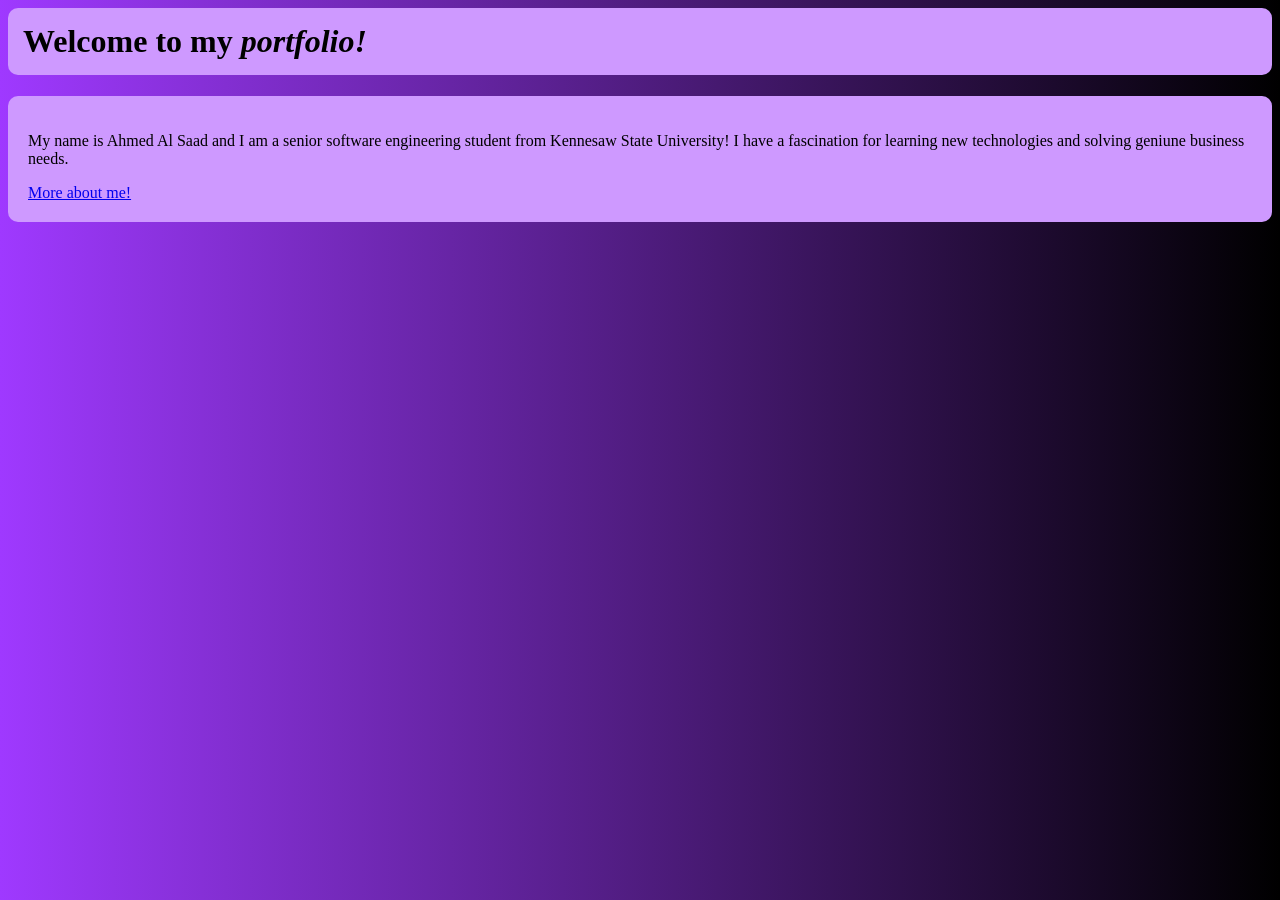
==== index.html @ 59111e1f "some colors and renaming" ====
<html>
    <head>
        <title>Ahmed's Portfolio</title>
        <link rel="stylesheet" href="index.css">
    </head>
    <Body>
        <h1>Welcome to my <i>portfolio!</i></h1>
        <div class="text-block">
            <p>My name is Ahmed Al Saad and I am a senior software engineering student from Kennesaw State University! I have a fascination for learning new technologies and solving geniune business needs. </p>
            <a href="about.html">More about me!</a>
        </div>
    </Body>
</html>
---- index.css ----
h1{
    background-color: #ce99ff;
    padding: 15px;
    border-radius: 10px;
}

body{
    background: linear-gradient(90deg, #9f39ff, #000000);
}
.text-block {
    background-color: #ce99ff;
    padding: 20px;
    display: flex;
    flex-direction: column;
    border-radius: 10px;
}
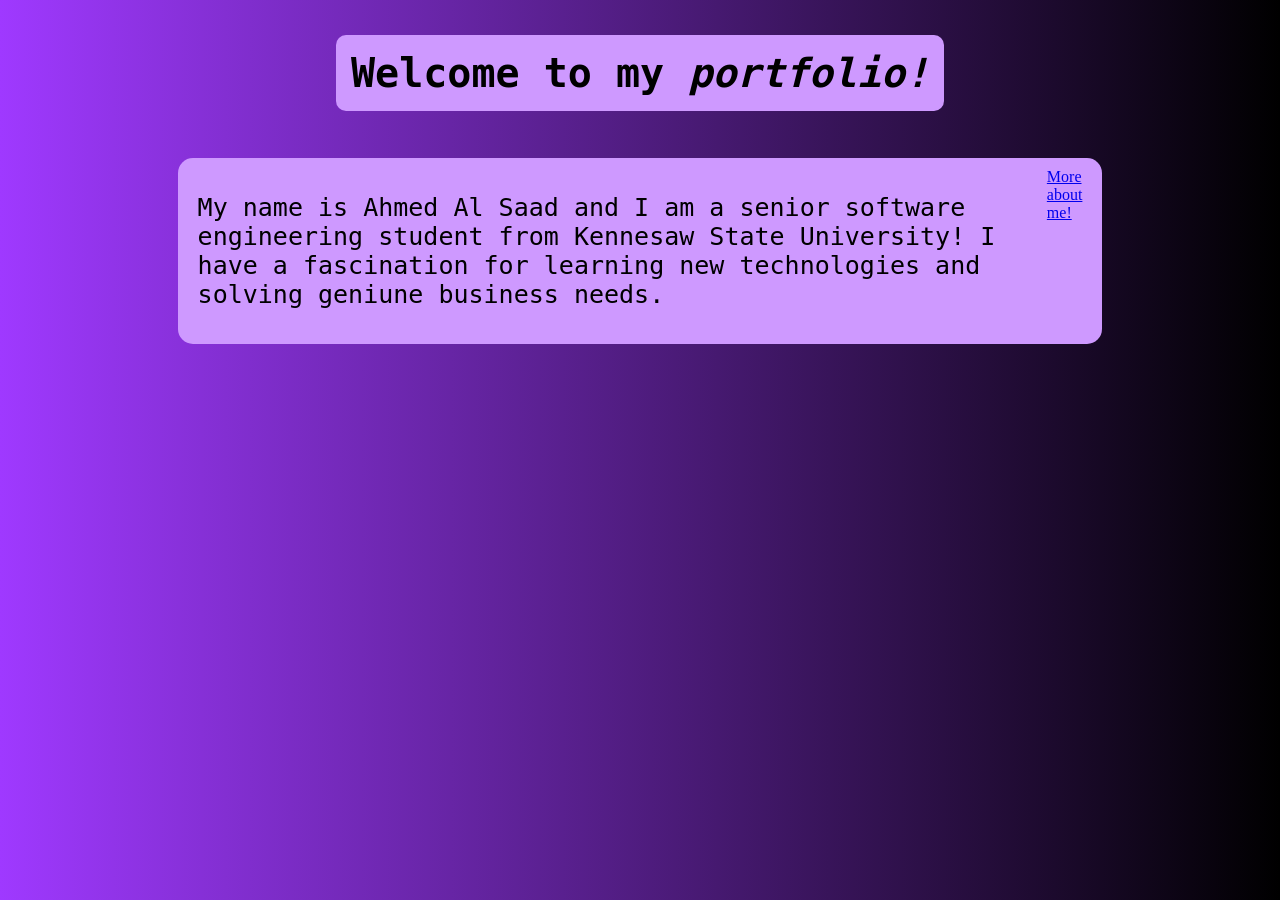
==== commit 92f356b8: "finishing up styling" ====
--- a/index.html
+++ b/index.html
@@ -4,10 +4,12 @@
         <link rel="stylesheet" href="index.css">
     </head>
     <Body>
-        <h1>Welcome to my <i>portfolio!</i></h1>
-        <div class="text-block">
-            <p>My name is Ahmed Al Saad and I am a senior software engineering student from Kennesaw State University! I have a fascination for learning new technologies and solving geniune business needs. </p>
-            <a href="about.html">More about me!</a>
+        <div class="container">
+            <h1>Welcome to my <i>portfolio!</i></h1>
+            <div class="text-block">
+                <p>My name is Ahmed Al Saad and I am a senior software engineering student from Kennesaw State University! I have a fascination for learning new technologies and solving geniune business needs. </p>
+                <a href="about.html">More about me!</a>
+            </div>
         </div>
     </Body>
 </html>
--- a/index.css
+++ b/index.css
@@ -2,15 +2,35 @@
     background-color: #ce99ff;
     padding: 15px;
     border-radius: 10px;
+    font-family: "Monaco", monospace;
+    font-weight: bold;
+    color: rgb(0, 0, 0);
+    font-size: 40px;
 }
 
 body{
     background: linear-gradient(90deg, #9f39ff, #000000);
 }
+
+p{
+    font-family: "Monaco", monospace;
+    color: rgb(0, 0, 0);
+    font-size: 25px;
+}
+
+.container {
+    display: grid;
+    place-items: center;
+    gap: 20px;
+}
+
 .text-block {
     background-color: #ce99ff;
-    padding: 20px;
+    padding: 10px;
+    padding-inline: 20px;
     display: flex;
-    flex-direction: column;
-    border-radius: 10px;
+    flex-direction: row;
+    align-items: left;
+    width: 70%;
+    border-radius: 15px;
 }
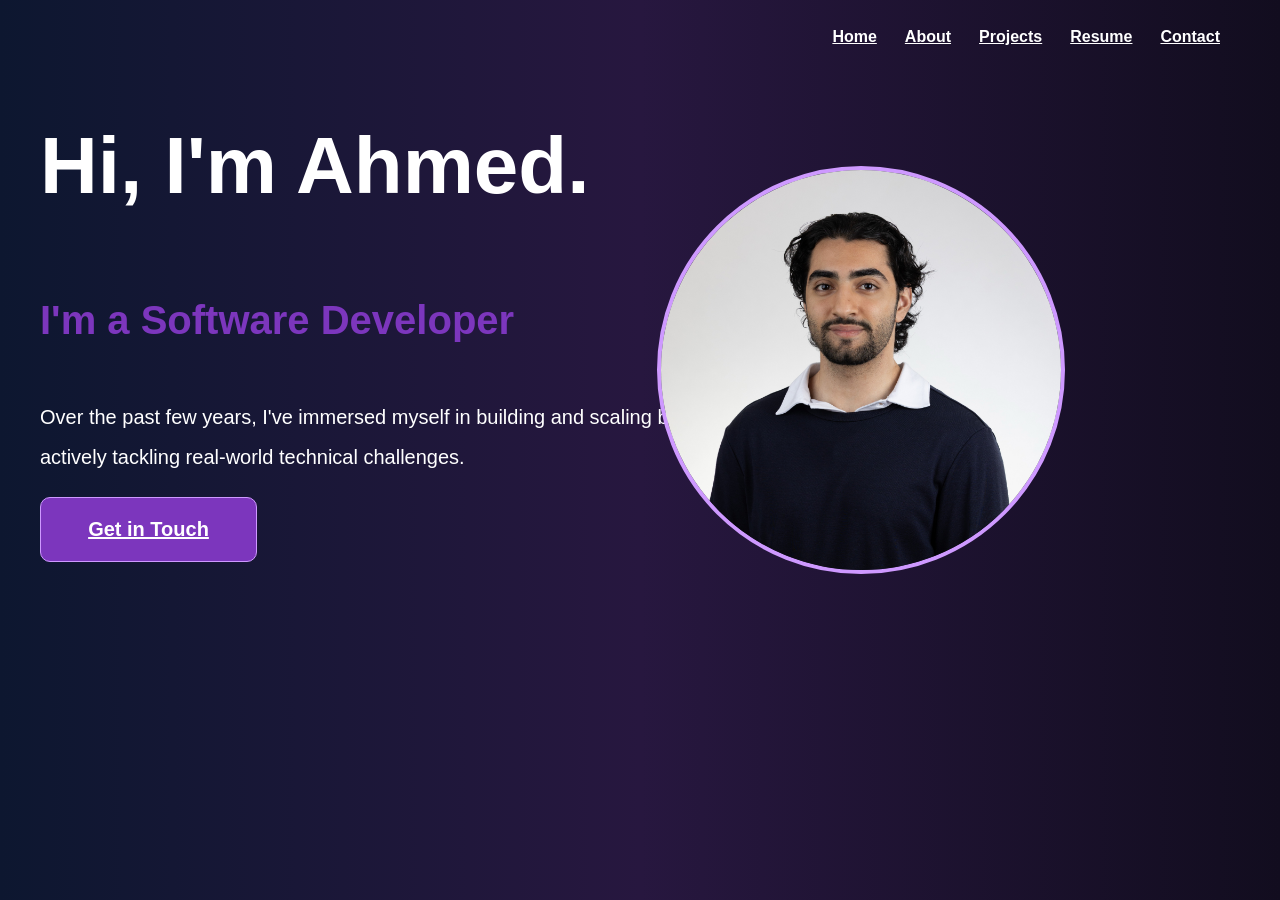
==== commit 24416989: "attempt 5" ====
--- a/index.html
+++ b/index.html
@@ -1,15 +1,27 @@
 <html>
     <head>
         <title>Ahmed's Portfolio</title>
-        <link rel="stylesheet" href="index.css">
+        <link rel="stylesheet" href="styling/index.css">
     </head>
-    <Body>
-        <div class="container">
-            <h1>Welcome to my <i>portfolio!</i></h1>
-            <div class="text-block">
-                <p>My name is Ahmed Al Saad and I am a senior software engineering student from Kennesaw State University! I have a fascination for learning new technologies and solving geniune business needs. </p>
-                <a href="about.html">More about me!</a>
+    <body>
+        <header class="topbar">
+            <nav class="main-nav">
+                <a href="index.html">Home</a>
+                <a href="about.html">About</a>
+                <a href="projects.html">Projects</a>
+                <a href="resume.html">Resume</a>
+                <a href="contact.html">Contact</a>
+            </nav>
+        </header>
+
+        <div class="name">
+            <div class="center-text">
+                <h1>Hi, I'm Ahmed.</h1>
+                <h2>I'm a Software Developer</h2>
+                <p>Over the past few years, I've immersed myself in building and scaling backend and software solutions while actively tackling real-world technical challenges.</p>
+                <a class="contact-button" href="contact.html">Get in Touch</a>
             </div>
+            <img class="profile-image" src="images/Headshot.png" alt="Ahmed Headshot">
         </div>
-    </Body>
+    </body>
 </html>
--- a/styling/index.css
+++ b/styling/index.css
@@ -0,0 +1,104 @@
+body {
+    background: linear-gradient(90deg, #0d1730 0%, #27173f 50%, #120d1f 100%);
+    margin-inline: 40px;
+}
+
+h1 {
+    font-family: Arial, Helvetica, sans-serif;
+    font-size: 80px;
+    font-weight: 800;
+    text-align: left;
+    color: #ffffff;
+}
+
+h2 {
+    font-family: Arial, Helvetica, sans-serif;
+    font-size: 40px;
+    font-weight: 600;
+    color: #7c36bd;
+    text-align: left;
+}
+
+p {
+    font-family: Arial, Helvetica, sans-serif;
+    color: #ffffff;
+    font-size: 20px;
+    line-height: 2;
+    width: 1000px;
+}
+
+ul {
+    font-family: Arial, Helvetica, sans-serif;
+    color: #ffffff;
+    font-size: 20px;
+}
+
+li {
+    line-height: 1.75;
+}
+
+.center-text {
+    display: flex;
+    flex-direction: column;
+}
+
+.contact-button {
+    display: block;
+    padding: 20px;
+    border-radius: 10px;
+    border: 1px solid #ce99ff;
+    width: 175px;
+    text-align: center;
+    color: #ffffff;
+    font-family: Arial, Helvetica, sans-serif;
+    font-size: 20px;
+    font-weight: 600;
+    background-color: #7c36bd;
+}
+
+.contact-button:hover {
+    box-shadow: 0 0 16px #ce99ff;
+}
+
+.main-nav {
+    display: flex;
+    gap: 28px;
+    align-items: center;
+}
+
+.main-nav a {
+    color: #ffffff;
+    font-family: Arial, Helvetica, sans-serif;
+}
+
+.name {
+    position: relative;
+    display: flex;
+    align-items: center;
+    justify-content: space-between;
+}
+
+.profile-image {
+    width: 400px;
+    height: 400px;
+    border-radius: 50%;
+    border: 4px solid #ce99ff;
+    position: absolute;
+    top: 100px;
+    right: 175px;
+}
+
+.topbar {
+    padding: 20px;
+    display: flex;
+    justify-content: flex-end;
+    align-items: center;
+    font-weight: 800;
+}
+
+.text-block {
+    display: flex;
+    flex-direction: column;
+    align-items: center;
+    text-align: center;
+}
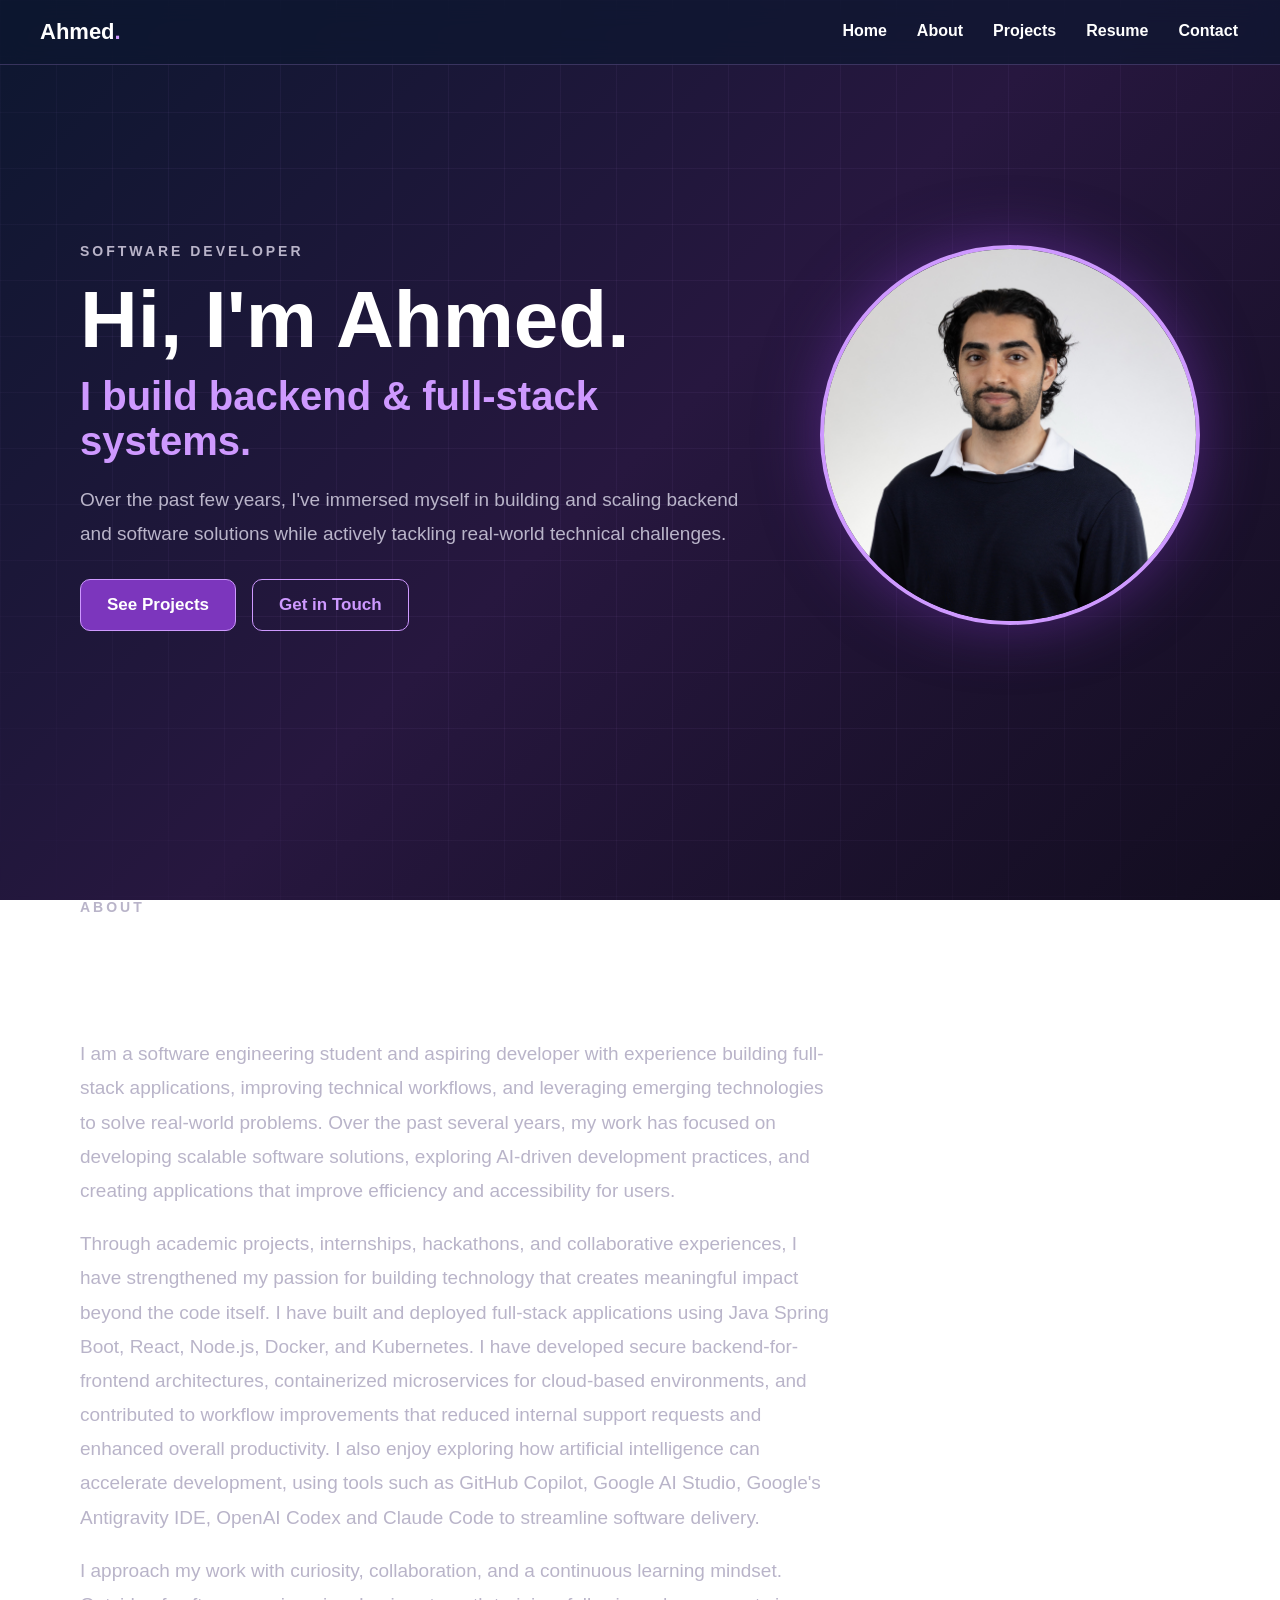
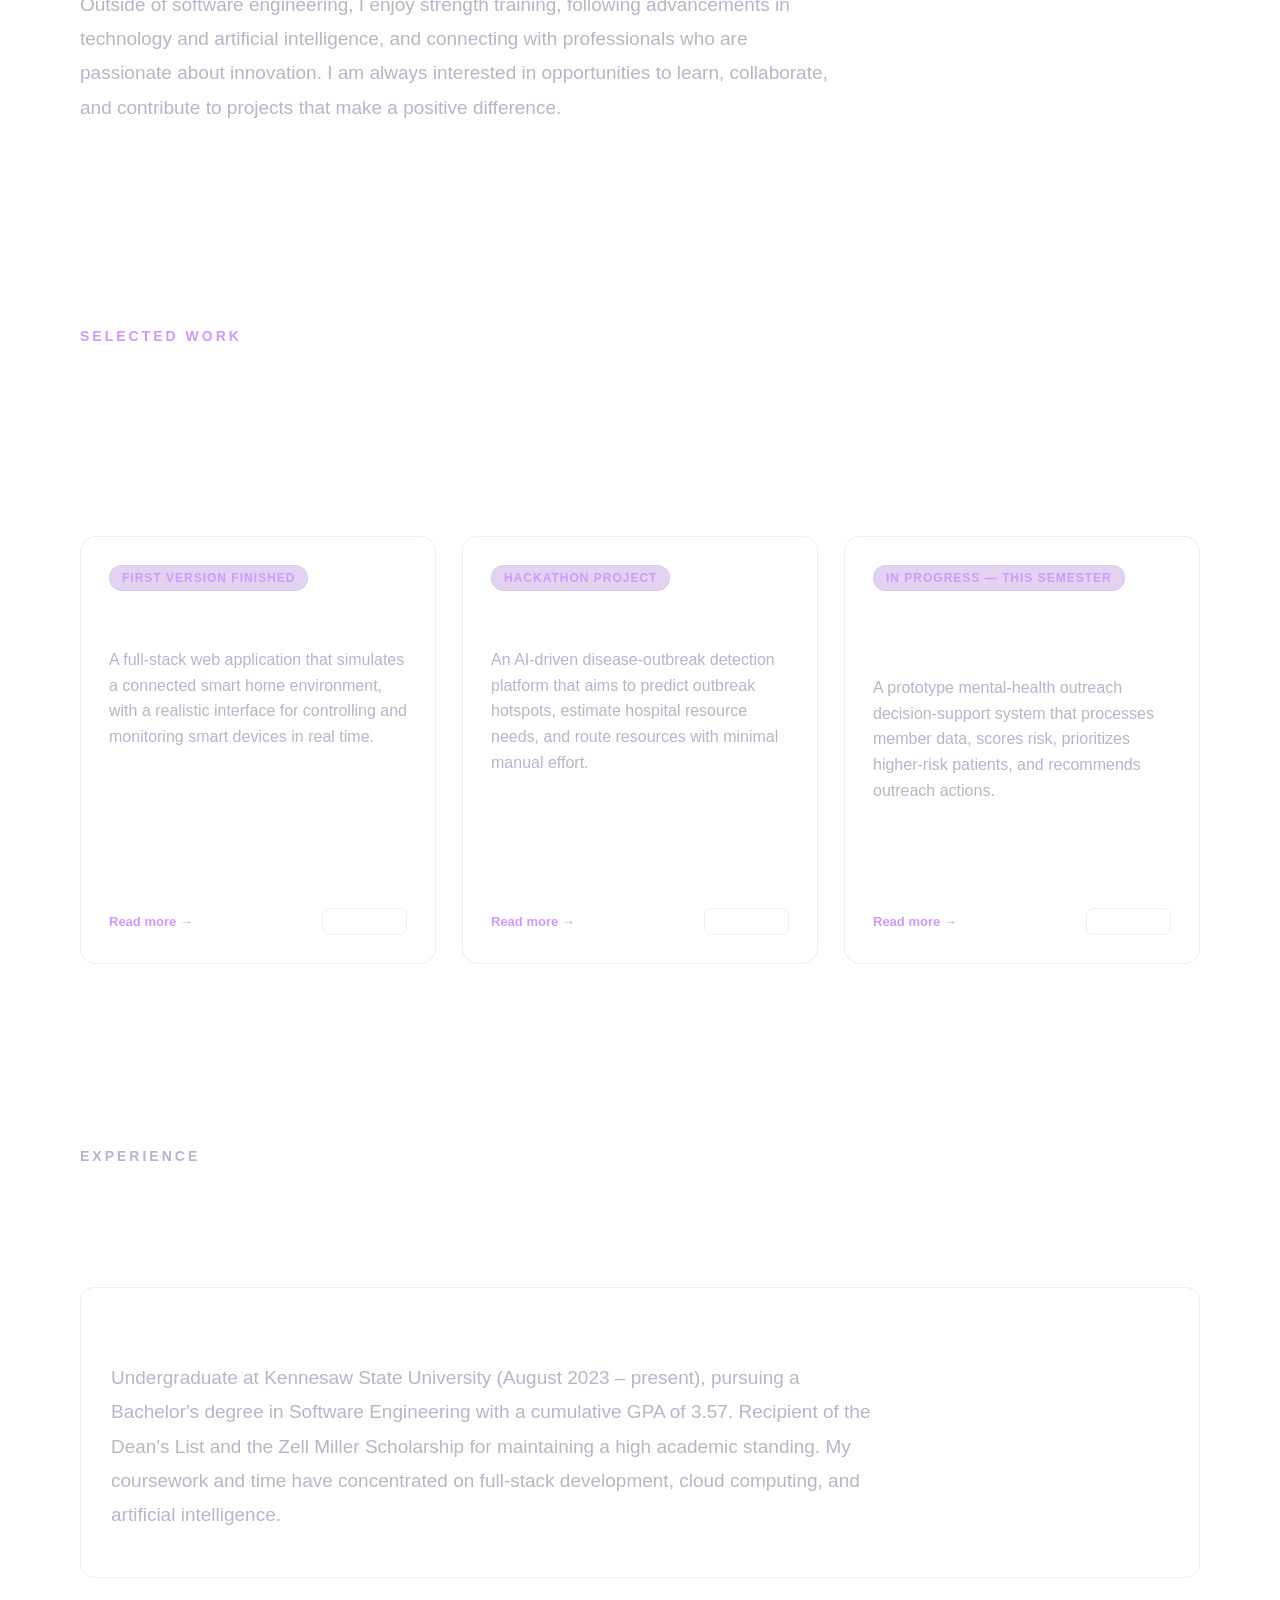
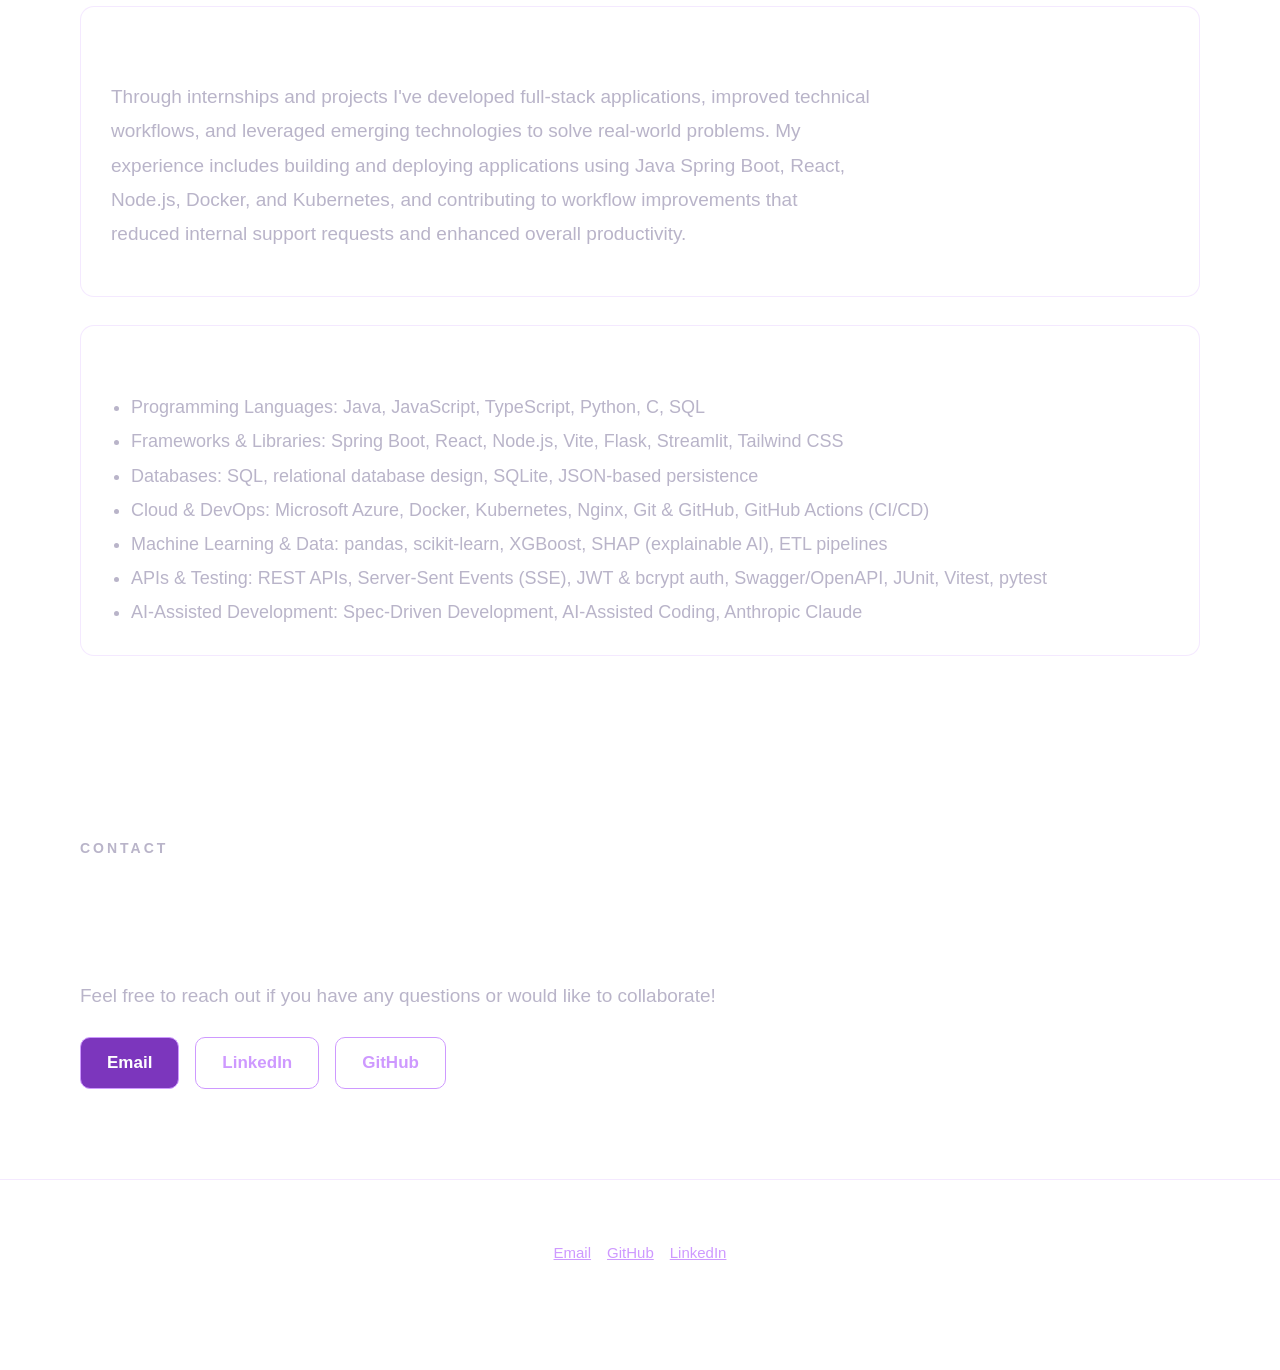
==== commit 964f6eeb: "updating portfolio for enterprise ready" ====
--- a/index.html
+++ b/index.html
@@ -1,27 +1,324 @@
-<html>
-    <head>
-        <title>Ahmed's Portfolio</title>
-        <link rel="stylesheet" href="styling/index.css">
-    </head>
-    <body>
-        <header class="topbar">
-            <nav class="main-nav">
-                <a href="index.html">Home</a>
-                <a href="about.html">About</a>
-                <a href="projects.html">Projects</a>
-                <a href="resume.html">Resume</a>
-                <a href="contact.html">Contact</a>
-            </nav>
-        </header>
-
-        <div class="name">
-            <div class="center-text">
+<!DOCTYPE html>
+<html lang="en">
+<head>
+    <meta charset="UTF-8">
+    <meta name="viewport" content="width=device-width, initial-scale=1.0">
+    <title>Ahmed's Portfolio</title>
+    <meta name="description" content="Ahmed — Software Developer. Full-stack and backend engineering, cloud, and AI-assisted development.">
+    <link rel="stylesheet" href="styling/index.css">
+</head>
+<body>
+    <header class="topbar">
+        <a class="brand" href="#home">Ahmed<span>.</span></a>
+        <nav class="main-nav">
+            <a href="#home">Home</a>
+            <a href="#about">About</a>
+            <a href="#projects">Projects</a>
+            <a href="#resume">Resume</a>
+            <a href="#contact">Contact</a>
+        </nav>
+    </header>
+
+    <main>
+        <!-- ===== Hero ===== -->
+        <section id="home" class="hero">
+            <div class="hero-text">
+                <p class="eyebrow">Software Developer</p>
                 <h1>Hi, I'm Ahmed.</h1>
-                <h2>I'm a Software Developer</h2>
+                <h2>I build backend &amp; full-stack systems.</h2>
                 <p>Over the past few years, I've immersed myself in building and scaling backend and software solutions while actively tackling real-world technical challenges.</p>
-                <a class="contact-button" href="contact.html">Get in Touch</a>
-            </div>
-            <img class="profile-image" src="images/Headshot.png" alt="Ahmed Headshot">
+                <div class="button-row">
+                    <a class="btn" href="#projects">See Projects</a>
+                    <a class="btn ghost" href="#contact">Get in Touch</a>
+                </div>
+            </div>
+            <img class="profile-image" src="images/Headshot.png" alt="Ahmed headshot">
+        </section>
+
+        <!-- ===== About ===== -->
+        <section id="about" class="prose">
+            <p class="eyebrow">About</p>
+            <h1>Who am I?</h1>
+            <p>I am a software engineering student and aspiring developer with experience building full-stack applications, improving technical workflows, and leveraging emerging technologies to solve real-world problems. Over the past several years, my work has focused on developing scalable software solutions, exploring AI-driven development practices, and creating applications that improve efficiency and accessibility for users.</p>
+            <p>Through academic projects, internships, hackathons, and collaborative experiences, I have strengthened my passion for building technology that creates meaningful impact beyond the code itself. I have built and deployed full-stack applications using Java Spring Boot, React, Node.js, Docker, and Kubernetes. I have developed secure backend-for-frontend architectures, containerized microservices for cloud-based environments, and contributed to workflow improvements that reduced internal support requests and enhanced overall productivity. I also enjoy exploring how artificial intelligence can accelerate development, using tools such as GitHub Copilot, Google AI Studio, Google's Antigravity IDE, OpenAI Codex and Claude Code to streamline software delivery.</p>
+            <p>I approach my work with curiosity, collaboration, and a continuous learning mindset. Outside of software engineering, I enjoy strength training, following advancements in technology and artificial intelligence, and connecting with professionals who are passionate about innovation. I am always interested in opportunities to learn, collaborate, and contribute to projects that make a positive difference.</p>
+        </section>
+
+        <!-- ===== Projects ===== -->
+        <section id="projects">
+            <p class="eyebrow">Selected Work</p>
+            <h1>My Projects</h1>
+            <p>A selection of things I've built. Click a card to read the full breakdown.</p>
+
+            <div class="card-grid" id="card-grid">
+                <!-- Cards are rendered from PROJECTS in the script below -->
+            </div>
+        </section>
+
+        <!-- ===== Resume ===== -->
+        <section id="resume" class="prose">
+            <p class="eyebrow">Experience</p>
+            <h1>My Resume</h1>
+            <div class="resume-grid">
+                <div class="resume-block">
+                    <h3>Education</h3>
+                    <p>Undergraduate at Kennesaw State University (August 2023 – present), pursuing a Bachelor's degree in Software Engineering with a cumulative GPA of 3.57. Recipient of the Dean's List and the Zell Miller Scholarship for maintaining a high academic standing. My coursework and time have concentrated on full-stack development, cloud computing, and artificial intelligence.</p>
+                </div>
+                <div class="resume-block">
+                    <h3>Experience</h3>
+                    <p>Through internships and projects I've developed full-stack applications, improved technical workflows, and leveraged emerging technologies to solve real-world problems. My experience includes building and deploying applications using Java Spring Boot, React, Node.js, Docker, and Kubernetes, and contributing to workflow improvements that reduced internal support requests and enhanced overall productivity.</p>
+                </div>
+                <div class="resume-block">
+                    <h3>Skills</h3>
+                    <ul>
+                        <li>Programming Languages: Java, JavaScript, TypeScript, Python, C, SQL</li>
+                        <li>Frameworks &amp; Libraries: Spring Boot, React, Node.js, Vite, Flask, Streamlit, Tailwind CSS</li>
+                        <li>Databases: SQL, relational database design, SQLite, JSON-based persistence</li>
+                        <li>Cloud &amp; DevOps: Microsoft Azure, Docker, Kubernetes, Nginx, Git &amp; GitHub, GitHub Actions (CI/CD)</li>
+                        <li>Machine Learning &amp; Data: pandas, scikit-learn, XGBoost, SHAP (explainable AI), ETL pipelines</li>
+                        <li>APIs &amp; Testing: REST APIs, Server-Sent Events (SSE), JWT &amp; bcrypt auth, Swagger/OpenAPI, JUnit, Vitest, pytest</li>
+                        <li>AI-Assisted Development: Spec-Driven Development, AI-Assisted Coding, Anthropic Claude</li>
+                    </ul>
+                </div>
+            </div>
+        </section>
+
+        <!-- ===== Contact ===== -->
+        <section id="contact" class="prose">
+            <p class="eyebrow">Contact</p>
+            <h1>Let's get in touch.</h1>
+            <p>Feel free to reach out if you have any questions or would like to collaborate!</p>
+            <div class="contact-links">
+                <a class="btn" href="mailto:ahmed.q2099@gmail.com">Email</a>
+                <a class="btn ghost" href="https://www.linkedin.com/in/ahmed-al-saad-79548b271/" target="_blank" rel="noopener">LinkedIn</a>
+                <a class="btn ghost" href="https://github.com/ahmed-spx" target="_blank" rel="noopener">GitHub</a>
+            </div>
+        </section>
+    </main>
+
+    <footer>
+        <div class="contact-links">
+            <a href="mailto:ahmed.q2099@gmail.com">Email</a>
+            <a href="https://github.com/ahmed-spx" target="_blank" rel="noopener">GitHub</a>
+            <a href="https://www.linkedin.com/in/ahmed-al-saad-79548b271/" target="_blank" rel="noopener">LinkedIn</a>
         </div>
-    </body>
-</html>+        <p style="max-width:none;margin-top:16px;">© 2026 Ahmed Al Saad</p>
+    </footer>
+
+    <!-- ===== Project modal ===== -->
+    <div class="modal-overlay" id="modal-overlay" role="dialog" aria-modal="true" aria-labelledby="modal-title">
+        <div class="modal">
+            <button class="modal-close" id="modal-close" aria-label="Close">&times;</button>
+            <span class="status" id="modal-status"></span>
+            <h2 id="modal-title"></h2>
+            <p class="modal-desc" id="modal-desc"></p>
+            <div class="modal-tags" id="modal-tags"></div>
+            <div id="modal-body"></div>
+            <div class="modal-footer">
+                <a class="btn" id="modal-source" href="#" target="_blank" rel="noopener">Source &rarr;</a>
+            </div>
+        </div>
+    </div>
+
+    <script>
+        const PROJECTS = [
+            {
+                id: "smart-home-simulator",
+                title: "Smart Home Simulator",
+                status: "First Version Finished",
+                description: "A full-stack web application that simulates a connected smart home environment, with a realistic interface for controlling and monitoring smart devices in real time.",
+                source: "https://github.com/ahmed-spx/Smart-Home-Simulator",
+                tags: ["Java", "Spring Boot", "React", "Vite", "Docker", "SSE"],
+                sections: [
+                    {
+                        heading: "Why I built it",
+                        body: "This project started from my Object-Oriented Programming coursework with Professor Jeff Adkisson. I wanted to turn those OOP principles into a real, working system: modeling different smart-home devices as clean abstractions, then wiring them into a full-stack application with real-time control, persistence, and containerized deployment."
+                    },
+                    {
+                        heading: "How it works",
+                        body: "The app follows a three-tier architecture. A Spring Boot REST API (Java 21) owns device state and business logic, exposing endpoints for lights, thermostats, fans, and door locks. A React + Vite frontend (served by Nginx) provides the interactive UI. The two communicate over REST for commands and Server-Sent Events (SSE) for live state updates, so the UI reflects changes the moment they happen. Device state and an audit log are persisted to disk as JSON, and the whole stack runs with a single <strong>docker compose up --build</strong>."
+                    },
+                    {
+                        heading: "Engineering focus",
+                        list: [
+                            "Device abstraction for lights, thermostats, fans, and door locks using OOP design",
+                            "Real-time updates via Server-Sent Events (SSE)",
+                            "Documented REST API with SpringDoc / Swagger UI",
+                            "State and audit-log persistence (state.json + audit.jsonl)",
+                            "Containerized, one-command deployment with Docker Compose",
+                            "Test suites with JUnit (backend) and Vitest (frontend), plus a Bruno API collection"
+                        ]
+                    },
+                    {
+                        heading: "Current state",
+                        body: "The first version is complete and runnable end to end. It ships with default devices, full device management (register, remove, reset, history), per-device controls, real-time event streaming, Swagger documentation, and both backend and frontend test suites."
+                    },
+                    {
+                        heading: "What I learned",
+                        body: "Applying OOP design to a real system made the trade-offs concrete: where abstraction helps and where it adds overhead. I learned to build real-time behavior with SSE rather than polling, to document an API so others can explore it through Swagger and Bruno, and to make the whole project reproducible for anyone with just Docker installed."
+                    }
+                ]
+            },
+            {
+                id: "epiradar",
+                title: "EpiRadar",
+                status: "Hackathon Project",
+                description: "An AI-driven disease-outbreak detection platform that aims to predict outbreak hotspots, estimate hospital resource needs, and route resources with minimal manual effort.",
+                source: "https://github.com/ahmadwiz/EpiRadar",
+                tags: ["React 19", "TypeScript", "Vite", "Tailwind CSS", "Flask", "WebGL"],
+                sections: [
+                    {
+                        heading: "Why I built it",
+                        body: "EpiRadar was a hackathon project, built under tight time pressure using an AI-driven development workflow. The goal was to catch infectious-disease outbreaks earlier by aggregating anonymized hospital data and surfacing emerging hotspots on a map, giving hospitals and public-health users a clearer picture before the situation escalates. The hackathon format was a chance to take an ambitious idea from zero to a demoable product in a very short window."
+                    },
+                    {
+                        heading: "How it works",
+                        body: "The front end is a React 19 + TypeScript single-page app built with Vite and Tailwind CSS, using React Router for role-based routing. There are two experiences: a public portal with a global outbreak map, and a protected hospital dashboard gated behind authentication. A Flask backend handles login and registration, hashing passwords with bcrypt and issuing JWT tokens that the app stores client-side and tracks through React Context. The homepage features an animated WebGL orb (built with OGL) as the visual centerpiece."
+                    },
+                    {
+                        heading: "Engineering focus",
+                        list: [
+                            "AI-driven development: leaning on AI coding tools to scaffold, iterate, and ship fast within hackathon time limits",
+                            "Role-based access control with protected routes (hospital vs. public users)",
+                            "Authentication flow with JWT and bcrypt, session managed via React Context",
+                            "Interactive global outbreak map and data visualization",
+                            "Responsive Tailwind design system with an animated WebGL orb"
+                        ]
+                    },
+                    {
+                        heading: "Current state",
+                        body: "A working hackathon prototype: the React front end with role-based routing, the authentication flow, and the outbreak-map UI are in place. The advanced ML-based predictive analytics are scoped as a future enhancement rather than fully built — the prototype focuses on proving out the platform and user experience."
+                    },
+                    {
+                        heading: "What I learned",
+                        body: "This project was a lesson in shipping fast under real constraints. AI-assisted development let me move from idea to a demoable app far quicker than I could have alone, but it also made scope discipline essential — deciding what to build for the demo versus what to leave as a stated future enhancement. I came away more comfortable structuring a role-based React app and using AI tooling as a genuine accelerator rather than a crutch."
+                    }
+                ]
+            },
+            {
+                id: "mh-risk-outreach",
+                title: "Mental Health Risk Outreach",
+                status: "In Progress — This Semester",
+                description: "A prototype mental-health outreach decision-support system that processes member data, scores risk, prioritizes higher-risk patients, and recommends outreach actions.",
+                source: "https://github.com/jonpauljah/mh-risk-outreach",
+                tags: ["Python", "pandas", "scikit-learn", "XGBoost", "SHAP", "Streamlit", "SQL"],
+                sections: [
+                    {
+                        heading: "Why I built it",
+                        body: "This is a team project for my Application Domain course, and it's still being actively developed this semester. The goal is to explore how data and machine learning can support mental-health outreach: identifying higher-risk members so that limited outreach resources can be directed where they matter most. Working in a real application domain means the data model and decisions have to be taken seriously, not treated as a toy problem."
+                    },
+                    {
+                        heading: "How it works",
+                        body: "The pipeline starts with ETL and SQL over member data, then applies machine-learning risk scoring with rule-based safety overrides, prioritizes higher-risk patients, recommends outreach actions, and records short-term outreach outcomes. An XGBoost model (with scikit-learn) does the scoring, and SHAP provides per-member explanations for why someone was flagged, so the recommendations stay interpretable. A Streamlit interface surfaces the results. The work is organized into milestones, with model save/load, explanations, and the model itself tracked as issues."
+                    },
+                    {
+                        heading: "Engineering focus",
+                        list: [
+                            "ETL and SQL processing of member records",
+                            "ML risk scoring with XGBoost and scikit-learn, plus rule-based safety overrides",
+                            "Explainability with SHAP (per-member reasons for a risk score)",
+                            "Prioritization, outreach-action recommendations, and outcome logging",
+                            "Modern Python tooling: uv, ruff, mypy, and pytest",
+                            "Collaborating as a team using milestones, issues, and pull requests"
+                        ]
+                    },
+                    {
+                        heading: "Current state",
+                        body: "Under active development this semester as a team effort. It's an early version (0.1.0) structured around milestones — the ETL/SQL pipeline, the XGBoost scoring model, SHAP explanations, and the Streamlit interface are coming together, with ongoing work tracked through open issues and pull requests."
+                    },
+                    {
+                        heading: "What I learned",
+                        body: "Building in a sensitive application domain has pushed me to think about more than code: combining ML predictions with rule-based safety overrides so the system fails safe, and leaning on SHAP for explainability when a score affects a real person. It's also been practice at collaborating on a shared codebase with a team — coordinating through milestones, issues, and pull requests, and keeping quality consistent with shared tooling."
+                    }
+                ]
+            }
+        ];
+
+        const grid = document.getElementById("card-grid");
+
+        PROJECTS.forEach(function (p) {
+            const card = document.createElement("article");
+            card.className = "project-card";
+            card.setAttribute("data-id", p.id);
+            card.setAttribute("tabindex", "0");
+            card.setAttribute("role", "button");
+            card.setAttribute("aria-haspopup", "dialog");
+            card.setAttribute("aria-label", p.title + " — open details");
+
+            const tagsHtml = p.tags.map(function (t) { return '<span class="tag">' + t + "</span>"; }).join("");
+
+            card.innerHTML =
+                '<span class="status">' + p.status + "</span>" +
+                "<h3>" + p.title + "</h3>" +
+                '<p class="card-desc">' + p.description + "</p>" +
+                '<div class="tags">' + tagsHtml + "</div>" +
+                '<div class="card-footer">' +
+                    '<span class="card-hint">Read more &rarr;</span>' +
+                    '<a class="card-source" href="' + p.source + '" target="_blank" rel="noopener">Source &#8599;</a>' +
+                "</div>";
+
+            // Open the modal when the card itself is clicked or activated by keyboard,
+            // but let the Source link behave as a normal link to the repo.
+            card.addEventListener("click", function (e) {
+                if (e.target.closest(".card-source")) return;
+                openModal(p.id);
+            });
+            card.addEventListener("keydown", function (e) {
+                if (e.target !== card) return; // ignore keys while the Source link is focused
+                if (e.key === "Enter" || e.key === " ") {
+                    e.preventDefault();
+                    openModal(p.id);
+                }
+            });
+
+            grid.appendChild(card);
+        });
+
+        const overlay = document.getElementById("modal-overlay");
+        const modalClose = document.getElementById("modal-close");
+
+        function openModal(id) {
+            const p = PROJECTS.find(function (x) { return x.id === id; });
+            if (!p) return;
+
+            document.getElementById("modal-status").textContent = p.status;
+            document.getElementById("modal-title").textContent = p.title;
+            document.getElementById("modal-desc").textContent = p.description;
+
+            document.getElementById("modal-tags").innerHTML =
+                p.tags.map(function (t) { return '<span class="tag">' + t + "</span>"; }).join("");
+
+            const body = document.getElementById("modal-body");
+            body.innerHTML = p.sections.map(function (s) {
+                let content;
+                if (s.list) {
+                    content = "<ul>" + s.list.map(function (li) { return "<li>" + li + "</li>"; }).join("") + "</ul>";
+                } else {
+                    content = "<p>" + s.body + "</p>";
+                }
+                return '<div class="modal-section"><h4>' + s.heading + "</h4>" + content + "</div>";
+            }).join("");
+
+            const source = document.getElementById("modal-source");
+            source.href = p.source;
+
+            overlay.classList.add("open");
+            document.body.style.overflow = "hidden";
+            modalClose.focus();
+        }
+
+        function closeModal() {
+            overlay.classList.remove("open");
+            document.body.style.overflow = "";
+        }
+
+        modalClose.addEventListener("click", closeModal);
+        overlay.addEventListener("click", function (e) {
+            if (e.target === overlay) closeModal();
+        });
+        document.addEventListener("keydown", function (e) {
+            if (e.key === "Escape" && overlay.classList.contains("open")) closeModal();
+        });
+    </script>
+</body>
+</html>
--- a/styling/index.css
+++ b/styling/index.css
@@ -1,104 +1,531 @@
+:root {
+    --bg-1: #0d1730;
+    --bg-2: #27173f;
+    --bg-3: #120d1f;
+    --accent: #7c36bd;
+    --accent-light: #ce99ff;
+    --text: #ffffff;
+    --muted: #b9b4c9;
+    --card-bg: rgba(255, 255, 255, 0.04);
+    --card-border: rgba(206, 153, 255, 0.22);
+    --font: Arial, Helvetica, sans-serif;
+}
+
+* {
+    box-sizing: border-box;
+}
+
+html {
+    scroll-behavior: smooth;
+}
+
 body {
-    background: linear-gradient(90deg, #0d1730 0%, #27173f 50%, #120d1f 100%);
-    margin-inline: 40px;
+    background: linear-gradient(135deg, var(--bg-1) 0%, var(--bg-2) 50%, var(--bg-3) 100%);
+    background-attachment: fixed;
+    color: var(--text);
+    font-family: var(--font);
+    margin: 0;
+    min-height: 100vh;
+    overflow-x: hidden;
+}
+
+/* Subtle gridline overlay */
+body::before {
+    content: "";
+    position: fixed;
+    inset: 0;
+    z-index: -1;
+    pointer-events: none;
+    background-image:
+        linear-gradient(rgba(206, 153, 255, 0.055) 1px, transparent 1px),
+        linear-gradient(90deg, rgba(206, 153, 255, 0.055) 1px, transparent 1px);
+    background-size: 56px 56px;
+    /* fade the grid toward the edges so it reads as texture, not a table */
+    -webkit-mask-image: radial-gradient(ellipse at 50% 35%, #000 55%, transparent 100%);
+    mask-image: radial-gradient(ellipse at 50% 35%, #000 55%, transparent 100%);
 }
 
 h1 {
-    font-family: Arial, Helvetica, sans-serif;
-    font-size: 80px;
+    font-family: var(--font);
+    font-size: clamp(42px, 8vw, 80px);
     font-weight: 800;
-    text-align: left;
-    color: #ffffff;
+    line-height: 1.05;
+    margin: 0 0 12px;
+    color: var(--text);
 }
 
 h2 {
-    font-family: Arial, Helvetica, sans-serif;
-    font-size: 40px;
+    font-family: var(--font);
+    font-size: clamp(26px, 4vw, 40px);
     font-weight: 600;
-    color: #7c36bd;
-    text-align: left;
+    color: var(--accent-light);
+    margin: 0 0 18px;
+}
+
+h3 {
+    font-family: var(--font);
+    font-size: 24px;
+    font-weight: 700;
+    color: var(--text);
+    margin: 0 0 10px;
 }
 
 p {
-    font-family: Arial, Helvetica, sans-serif;
-    color: #ffffff;
-    font-size: 20px;
-    line-height: 2;
-    width: 1000px;
-}
-
-ul {
-    font-family: Arial, Helvetica, sans-serif;
-    color: #ffffff;
-    font-size: 20px;
-}
-
-li {
-    line-height: 1.75;
-}
-
-.center-text {
-    display: flex;
-    flex-direction: column;
-}
-
-.contact-button {
-    display: block;
-    padding: 20px;
-    border-radius: 10px;
-    border: 1px solid #ce99ff;
-    width: 175px;
-    text-align: center;
-    color: #ffffff;
-    font-family: Arial, Helvetica, sans-serif;
-    font-size: 20px;
+    font-family: var(--font);
+    color: var(--text);
+    font-size: 19px;
+    line-height: 1.8;
+    max-width: 760px;
+}
+
+a {
+    color: var(--accent-light);
+}
+
+/* ---------- Top navigation ---------- */
+.topbar {
+    position: sticky;
+    top: 0;
+    z-index: 50;
+    display: flex;
+    justify-content: space-between;
+    align-items: center;
+    padding: 18px 40px;
+    background: rgba(13, 23, 48, 0.72);
+    backdrop-filter: blur(12px);
+    -webkit-backdrop-filter: blur(12px);
+    border-bottom: 1px solid var(--card-border);
+}
+
+.brand {
+    font-weight: 800;
+    font-size: 22px;
+    color: var(--text);
+    text-decoration: none;
+}
+
+.brand span {
+    color: var(--accent-light);
+}
+
+.main-nav {
+    display: flex;
+    gap: 26px;
+    align-items: center;
+    flex-wrap: wrap;
+}
+
+.main-nav a {
+    color: var(--text);
+    text-decoration: none;
     font-weight: 600;
-    background-color: #7c36bd;
-}
-
-.contact-button:hover {
-    box-shadow: 0 0 16px #ce99ff;
-}
-
-.main-nav {
-    display: flex;
-    gap: 28px;
-    align-items: center;
-}
-
-.main-nav a {
-    color: #ffffff;
-    font-family: Arial, Helvetica, sans-serif;
-}
-
-.name {
-    position: relative;
+    font-size: 16px;
+    padding: 4px 2px;
+    border-bottom: 2px solid transparent;
+    transition: color 0.2s ease, border-color 0.2s ease;
+}
+
+.main-nav a:hover {
+    color: var(--accent-light);
+    border-bottom-color: var(--accent-light);
+}
+
+/* ---------- Section layout ---------- */
+section {
+    padding: 90px 40px;
+    scroll-margin-top: 80px;
+    max-width: 1200px;
+    margin: 0 auto;
+}
+
+.eyebrow {
+    text-transform: uppercase;
+    letter-spacing: 3px;
+    font-size: 14px;
+    font-weight: 700;
+    color: var(--accent-light);
+    margin: 0 0 14px;
+}
+
+/* ---------- Hero ---------- */
+.hero {
     display: flex;
     align-items: center;
     justify-content: space-between;
+    gap: 48px;
+    min-height: calc(100vh - 160px);
+    flex-wrap: wrap;
+}
+
+.hero-text {
+    flex: 1 1 420px;
+}
+
+.hero-text p {
+    color: var(--muted);
 }
 
 .profile-image {
-    width: 400px;
-    height: 400px;
+    width: min(380px, 70vw);
+    height: min(380px, 70vw);
     border-radius: 50%;
-    border: 4px solid #ce99ff;
+    border: 4px solid var(--accent-light);
+    object-fit: cover;
+    box-shadow: 0 0 60px rgba(124, 54, 189, 0.5);
+    flex: 0 0 auto;
+}
+
+/* ---------- Buttons ---------- */
+.button-row {
+    display: flex;
+    gap: 16px;
+    flex-wrap: wrap;
+    margin-top: 28px;
+}
+
+.btn {
+    display: inline-block;
+    padding: 15px 26px;
+    border-radius: 10px;
+    text-align: center;
+    color: var(--text);
+    font-family: var(--font);
+    font-size: 17px;
+    font-weight: 600;
+    text-decoration: none;
+    cursor: pointer;
+    border: 1px solid var(--accent-light);
+    background-color: var(--accent);
+    transition: box-shadow 0.2s ease, transform 0.15s ease;
+}
+
+.btn:hover {
+    box-shadow: 0 0 18px var(--accent-light);
+    transform: translateY(-2px);
+}
+
+.btn.ghost {
+    background: transparent;
+    color: var(--accent-light);
+}
+
+.btn.ghost:hover {
+    background: rgba(124, 54, 189, 0.18);
+}
+
+/* ---------- Project cards ---------- */
+.card-grid {
+    display: grid;
+    grid-template-columns: repeat(auto-fill, minmax(min(100%, 300px), 1fr));
+    gap: 26px;
+    margin-top: 36px;
+}
+
+.project-card {
+    background: var(--card-bg);
+    border: 1px solid var(--card-border);
+    border-radius: 16px;
+    padding: 28px;
+    cursor: pointer;
+    transition: transform 0.2s ease, box-shadow 0.2s ease, border-color 0.2s ease;
+    text-align: left;
+    display: flex;
+    flex-direction: column;
+    gap: 14px;
+}
+
+.project-card:hover,
+.project-card:focus-visible {
+    transform: translateY(-6px);
+    box-shadow: 0 16px 40px rgba(124, 54, 189, 0.35);
+    border-color: var(--accent-light);
+    outline: none;
+}
+
+.project-card h3 {
+    margin: 0;
+}
+
+.project-card .card-desc {
+    color: var(--muted);
+    font-size: 16px;
+    line-height: 1.6;
+    margin: 0;
+    max-width: none;
+}
+
+.status {
+    align-self: flex-start;
+    font-size: 12px;
+    font-weight: 700;
+    text-transform: uppercase;
+    letter-spacing: 1px;
+    color: var(--accent-light);
+    background: rgba(124, 54, 189, 0.22);
+    border: 1px solid var(--card-border);
+    padding: 5px 12px;
+    border-radius: 999px;
+}
+
+.tags {
+    display: flex;
+    flex-wrap: wrap;
+    gap: 8px;
+    margin-top: auto;
+}
+
+.tag {
+    font-size: 13px;
+    color: var(--text);
+    background: rgba(255, 255, 255, 0.07);
+    border: 1px solid rgba(255, 255, 255, 0.12);
+    padding: 4px 10px;
+    border-radius: 6px;
+}
+
+.card-footer {
+    display: flex;
+    align-items: center;
+    justify-content: space-between;
+    gap: 12px;
+    margin-top: 4px;
+    padding-top: 14px;
+    border-top: 1px solid rgba(255, 255, 255, 0.08);
+}
+
+.card-hint {
+    font-size: 13px;
+    color: var(--accent-light);
+    font-weight: 600;
+}
+
+.card-source {
+    font-size: 13px;
+    font-weight: 600;
+    color: var(--text);
+    text-decoration: none;
+    padding: 5px 12px;
+    border: 1px solid var(--card-border);
+    border-radius: 7px;
+    transition: background 0.2s ease, border-color 0.2s ease;
+}
+
+.card-source:hover {
+    background: rgba(124, 54, 189, 0.25);
+    border-color: var(--accent-light);
+}
+
+/* ---------- About / Resume / Contact text blocks ---------- */
+.prose p {
+    color: var(--muted);
+}
+
+.resume-grid {
+    display: grid;
+    gap: 28px;
+    margin-top: 20px;
+}
+
+.resume-block {
+    background: var(--card-bg);
+    border: 1px solid var(--card-border);
+    border-radius: 14px;
+    padding: 26px 30px;
+}
+
+.resume-block ul {
+    margin: 0;
+    padding-left: 20px;
+    color: var(--muted);
+    line-height: 1.9;
+    font-size: 18px;
+}
+
+.contact-links {
+    display: flex;
+    flex-wrap: wrap;
+    gap: 16px;
+    margin-top: 24px;
+}
+
+/* ---------- Modal ---------- */
+.modal-overlay {
+    position: fixed;
+    inset: 0;
+    background: rgba(8, 10, 24, 0.78);
+    backdrop-filter: blur(6px);
+    -webkit-backdrop-filter: blur(6px);
+    display: none;
+    align-items: flex-start;
+    justify-content: center;
+    padding: 48px 20px;
+    overflow-y: auto;
+    z-index: 100;
+}
+
+.modal-overlay.open {
+    display: flex;
+}
+
+.modal {
+    background: linear-gradient(160deg, #15102b 0%, #1b1535 60%, #120d22 100%);
+    border: 1px solid var(--card-border);
+    border-radius: 18px;
+    max-width: 760px;
+    width: 100%;
+    padding: 40px;
+    position: relative;
+    box-shadow: 0 30px 80px rgba(0, 0, 0, 0.6);
+}
+
+.modal-close {
     position: absolute;
-    top: 100px;
-    right: 175px;
-}
-
-.topbar {
-    padding: 20px;
-    display: flex;
-    justify-content: flex-end;
-    align-items: center;
-    font-weight: 800;
-}
-
-.text-block {
-    display: flex;
-    flex-direction: column;
-    align-items: center;
+    top: 18px;
+    right: 18px;
+    background: rgba(255, 255, 255, 0.08);
+    border: 1px solid var(--card-border);
+    color: var(--text);
+    width: 40px;
+    height: 40px;
+    border-radius: 50%;
+    font-size: 22px;
+    line-height: 1;
+    cursor: pointer;
+    transition: background 0.2s ease;
+}
+
+.modal-close:hover {
+    background: var(--accent);
+}
+
+.modal h2 {
+    margin-top: 0;
+    padding-right: 40px;
+}
+
+.modal .modal-desc {
+    color: var(--muted);
+    font-size: 18px;
+    margin-top: 0;
+}
+
+.modal-section {
+    margin-top: 26px;
+}
+
+.modal-section h4 {
+    font-size: 15px;
+    text-transform: uppercase;
+    letter-spacing: 2px;
+    color: var(--accent-light);
+    margin: 0 0 8px;
+}
+
+.modal-section p,
+.modal-section ul {
+    color: var(--text);
+    font-size: 16px;
+    line-height: 1.7;
+    margin: 0;
+    max-width: none;
+}
+
+.modal-section ul {
+    padding-left: 20px;
+    color: var(--muted);
+}
+
+.modal-tags {
+    display: flex;
+    flex-wrap: wrap;
+    gap: 8px;
+    margin: 18px 0 4px;
+}
+
+.modal-footer {
+    margin-top: 30px;
+}
+
+/* ---------- Footer ---------- */
+footer {
     text-align: center;
-}
+    padding: 40px 20px;
+    border-top: 1px solid var(--card-border);
+    color: var(--muted);
+    font-size: 15px;
+}
+
+footer .contact-links {
+    justify-content: center;
+}
+
+/* ---------- Responsive ---------- */
+@media (max-width: 860px) {
+    .topbar {
+        padding: 14px 20px;
+        flex-direction: column;
+        gap: 10px;
+    }
+
+    .main-nav {
+        gap: 14px 18px;
+        justify-content: center;
+    }
+
+    section {
+        padding: 60px 20px;
+        scroll-margin-top: 120px;
+    }
+
+    .hero {
+        flex-direction: column-reverse;
+        text-align: center;
+        min-height: auto;
+        gap: 32px;
+    }
+
+    .hero-text {
+        flex-basis: auto;
+    }
+
+    .button-row,
+    .hero .button-row,
+    .contact-links {
+        justify-content: center;
+    }
+
+    p {
+        margin-left: auto;
+        margin-right: auto;
+    }
+
+    .resume-block {
+        padding: 22px 20px;
+    }
+
+    .modal-overlay {
+        padding: 24px 14px;
+    }
+
+    .modal {
+        padding: 28px 22px;
+    }
+}
+
+@media (max-width: 420px) {
+    .main-nav {
+        gap: 10px 14px;
+    }
+
+    .main-nav a {
+        font-size: 15px;
+    }
+
+    .btn {
+        width: 100%;
+    }
+
+    .project-card {
+        padding: 22px;
+    }
+}
